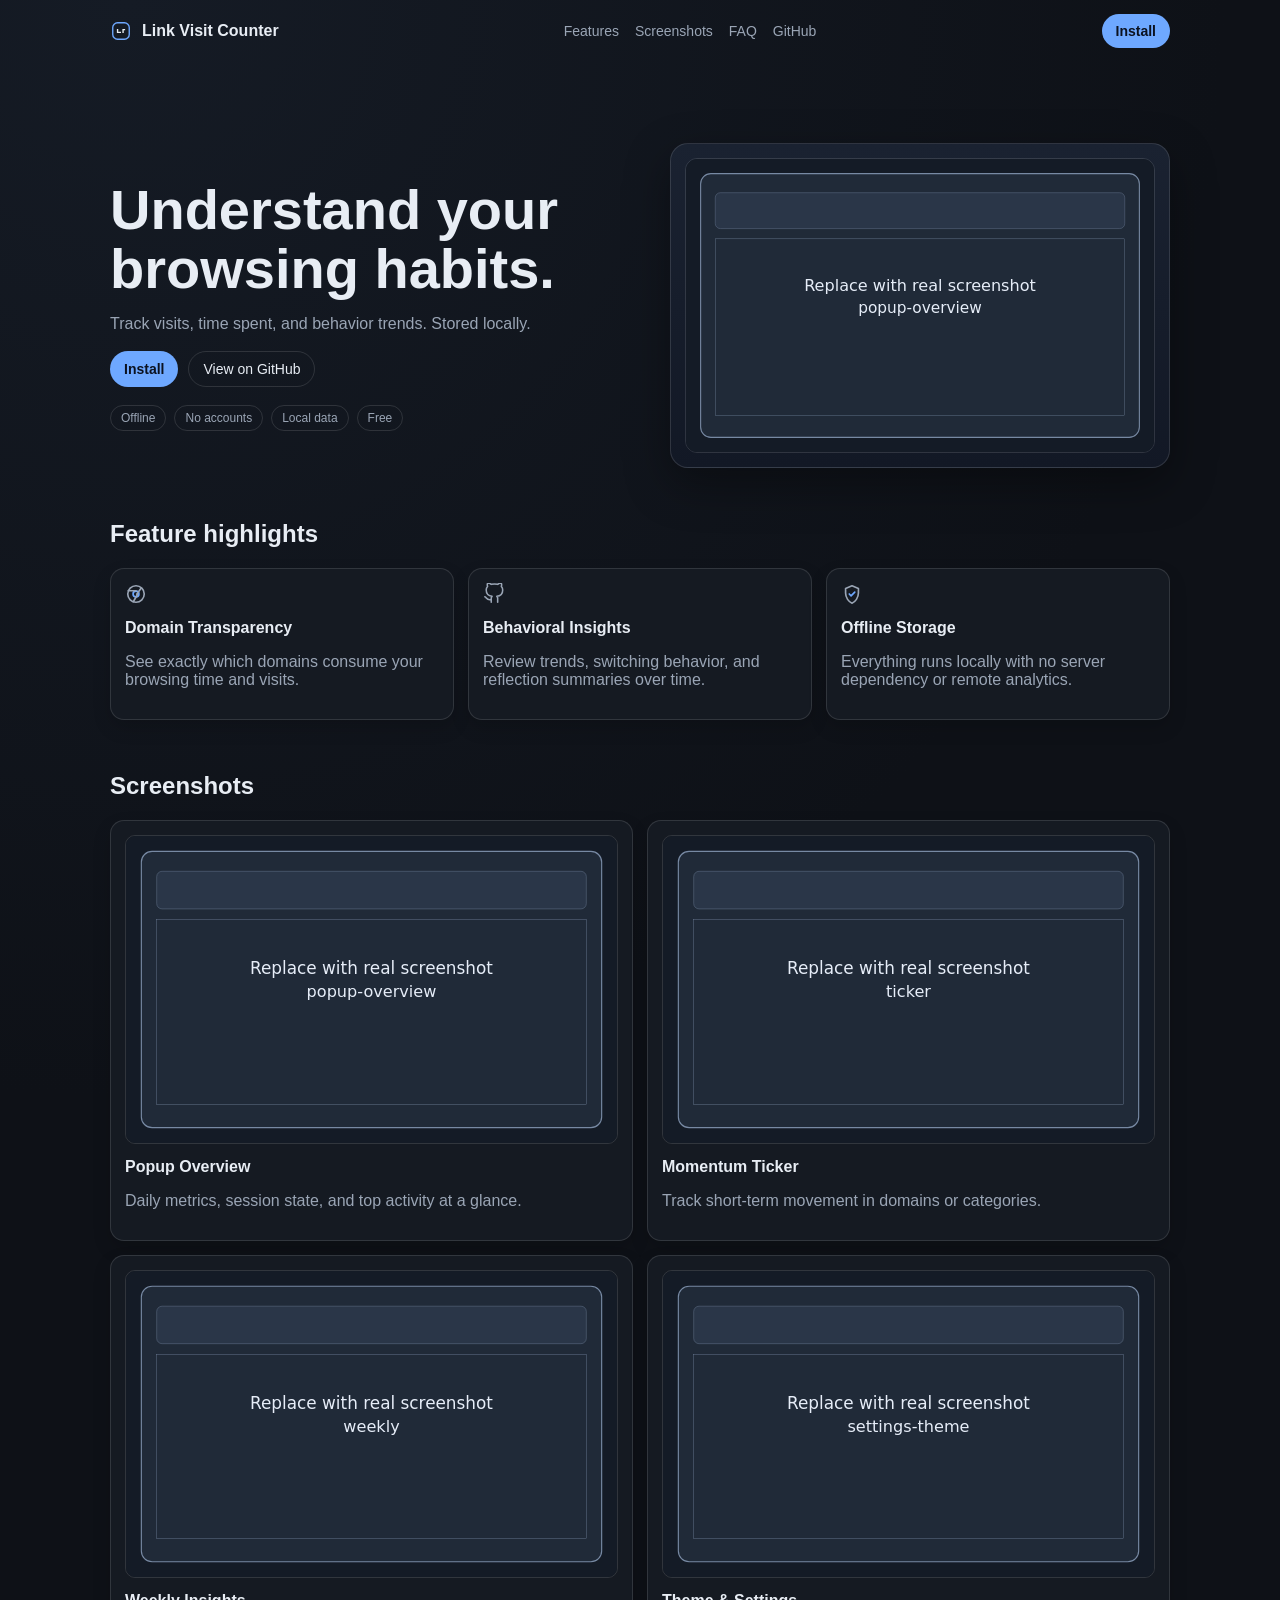
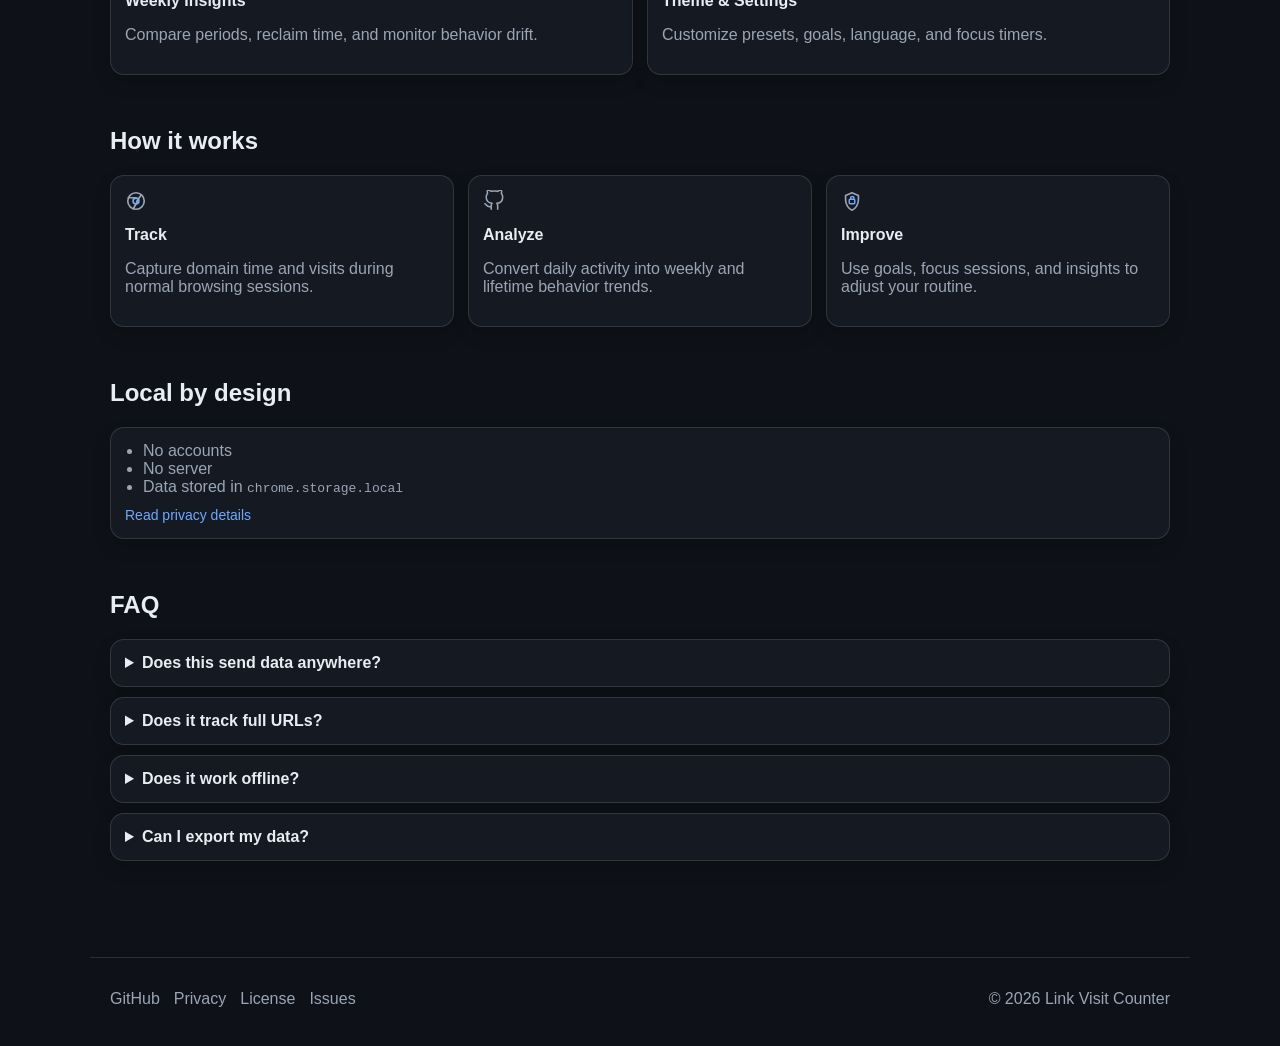
==== website/index.html @ 608ca64d "Fix website PR compatibility by replacing binary screenshots" ====
<!DOCTYPE html>
<html lang="en">
<head>
  <meta charset="UTF-8" />
  <meta name="viewport" content="width=device-width, initial-scale=1.0" />
  <title>Link Visit Counter</title>
  <meta name="description" content="Track visits, time spent, and behavior trends locally in your browser." />
  <link rel="stylesheet" href="styles.css" />
</head>
<body>
  <header class="nav" id="topNav">
    <div class="nav-inner">
      <a href="#" class="brand">
        <img src="assets/icons/logo.svg" alt="Link Visit Counter logo" />
        <span>Link Visit Counter</span>
      </a>
      <nav class="nav-links">
        <a href="#features">Features</a>
        <a href="#screenshots">Screenshots</a>
        <a href="#faq">FAQ</a>
        <a href="https://github.com/your-org/link-visit-counter" target="_blank" rel="noopener">GitHub</a>
      </nav>
      <!-- TODO: Replace with Chrome Web Store URL once published -->
      <a class="btn btn-primary" href="https://github.com/your-org/link-visit-counter#install" target="_blank" rel="noopener">Install</a>
    </div>
  </header>

  <main>
    <section class="hero section">
      <div>
        <h1>Understand your browsing habits.</h1>
        <p class="muted">Track visits, time spent, and behavior trends. Stored locally.</p>
        <div class="hero-actions">
          <!-- TODO: Replace with Chrome Web Store URL once published -->
          <a class="btn btn-primary" href="https://github.com/your-org/link-visit-counter#install" target="_blank" rel="noopener">Install</a>
          <a class="btn" href="https://github.com/your-org/link-visit-counter" target="_blank" rel="noopener">View on GitHub</a>
        </div>
        <div class="chips">
          <span class="chip">Offline</span>
          <span class="chip">No accounts</span>
          <span class="chip">Local data</span>
          <span class="chip">Free</span>
        </div>
      </div>
      <div class="preview-frame">
        <img src="assets/screenshots/popup-overview.svg" alt="Popup overview screenshot" />
      </div>
    </section>

    <section id="features" class="section">
      <div class="section-title-wrap">
        <h2>Feature highlights</h2>
      </div>
      <div class="feature-grid">
        <article class="card">
          <img class="icon" src="assets/icons/chrome.svg" alt="Domain transparency icon" />
          <h3>Domain Transparency</h3>
          <p class="muted">See exactly which domains consume your browsing time and visits.</p>
        </article>
        <article class="card">
          <img class="icon" src="assets/icons/github.svg" alt="Behavioral insights icon" />
          <h3>Behavioral Insights</h3>
          <p class="muted">Review trends, switching behavior, and reflection summaries over time.</p>
        </article>
        <article class="card">
          <img class="icon" src="assets/icons/shield-offline.svg" alt="Offline storage icon" />
          <h3>Offline Storage</h3>
          <p class="muted">Everything runs locally with no server dependency or remote analytics.</p>
        </article>
      </div>
    </section>

    <section id="screenshots" class="section">
      <div class="section-title-wrap">
        <h2>Screenshots</h2>
      </div>
      <div class="shot-grid">
        <article class="card">
          <img src="assets/screenshots/popup-overview.svg" alt="Popup Overview" />
          <h3>Popup Overview</h3>
          <p class="muted">Daily metrics, session state, and top activity at a glance.</p>
        </article>
        <article class="card">
          <img src="assets/screenshots/ticker.svg" alt="Momentum Ticker" />
          <h3>Momentum Ticker</h3>
          <p class="muted">Track short-term movement in domains or categories.</p>
        </article>
        <article class="card">
          <img src="assets/screenshots/weekly.svg" alt="Weekly Insights" />
          <h3>Weekly Insights</h3>
          <p class="muted">Compare periods, reclaim time, and monitor behavior drift.</p>
        </article>
        <article class="card">
          <img src="assets/screenshots/settings-theme.svg" alt="Theme and Settings" />
          <h3>Theme &amp; Settings</h3>
          <p class="muted">Customize presets, goals, language, and focus timers.</p>
        </article>
      </div>
    </section>

    <section class="section">
      <div class="section-title-wrap">
        <h2>How it works</h2>
      </div>
      <div class="steps">
        <article class="card">
          <img class="icon" src="assets/icons/chrome.svg" alt="Track icon" />
          <h3>Track</h3>
          <p class="muted">Capture domain time and visits during normal browsing sessions.</p>
        </article>
        <article class="card">
          <img class="icon" src="assets/icons/github.svg" alt="Analyze icon" />
          <h3>Analyze</h3>
          <p class="muted">Convert daily activity into weekly and lifetime behavior trends.</p>
        </article>
        <article class="card">
          <img class="icon" src="assets/icons/shield-local.svg" alt="Improve icon" />
          <h3>Improve</h3>
          <p class="muted">Use goals, focus sessions, and insights to adjust your routine.</p>
        </article>
      </div>
    </section>

    <section class="section">
      <div class="section-title-wrap">
        <h2>Local by design</h2>
      </div>
      <div class="card">
        <ul class="trust-list">
          <li>No accounts</li>
          <li>No server</li>
          <li>Data stored in <code>chrome.storage.local</code></li>
        </ul>
        <a href="privacy.html" class="text-link">Read privacy details</a>
      </div>
    </section>

    <section id="faq" class="section">
      <div class="section-title-wrap">
        <h2>FAQ</h2>
      </div>
      <div class="faq-list">
        <details class="card">
          <summary>Does this send data anywhere?</summary>
          <p class="muted">No. Data stays local on your device.</p>
        </details>
        <details class="card">
          <summary>Does it track full URLs?</summary>
          <p class="muted">No. It tracks domain-level activity, not full page paths.</p>
        </details>
        <details class="card">
          <summary>Does it work offline?</summary>
          <p class="muted">Yes. Tracking and analytics run offline.</p>
        </details>
        <details class="card">
          <summary>Can I export my data?</summary>
          <p class="muted">Yes. Export and import JSON are available in settings.</p>
        </details>
      </div>
    </section>
  </main>

  <footer class="footer">
    <div class="footer-links">
      <a href="https://github.com/your-org/link-visit-counter" target="_blank" rel="noopener">GitHub</a>
      <a href="privacy.html">Privacy</a>
      <a href="https://github.com/your-org/link-visit-counter/blob/main/LICENSE" target="_blank" rel="noopener">License</a>
      <a href="https://github.com/your-org/link-visit-counter/issues" target="_blank" rel="noopener">Issues</a>
    </div>
    <p class="muted">© <span id="year"></span> Link Visit Counter</p>
  </footer>

  <script src="script.js"></script>
</body>
</html>
---- website/styles.css ----
:root {
  --bg: #0e1117;
  --surface: #151a22;
  --text: #e8edf4;
  --muted: #9aa5b5;
  --accent: #6ea8ff;
  --border: rgba(255, 255, 255, 0.12);
}

* { box-sizing: border-box; }
html { scroll-behavior: smooth; }
body {
  margin: 0;
  font-family: -apple-system, BlinkMacSystemFont, "Segoe UI", Roboto, Helvetica, Arial, sans-serif;
  background: radial-gradient(circle at 10% 0%, #151b25 0%, var(--bg) 38%);
  color: var(--text);
}

a { color: inherit; text-decoration: none; }

.nav {
  position: sticky;
  top: 0;
  z-index: 20;
  transition: background 180ms ease, backdrop-filter 180ms ease, border-color 180ms ease;
  border-bottom: 1px solid transparent;
}

.nav.scrolled {
  background: rgba(14, 17, 23, 0.78);
  backdrop-filter: blur(8px);
  border-color: var(--border);
}

.nav-inner {
  max-width: 1100px;
  margin: 0 auto;
  display: flex;
  align-items: center;
  gap: 16px;
  justify-content: space-between;
  padding: 14px 20px;
}

.brand {
  display: inline-flex;
  align-items: center;
  gap: 10px;
  font-weight: 600;
}

.brand img {
  width: 22px;
  height: 22px;
}

.nav-links {
  display: inline-flex;
  gap: 16px;
  color: var(--muted);
  font-size: 14px;
}

.btn {
  border: 1px solid var(--border);
  border-radius: 999px;
  padding: 9px 14px;
  font-size: 14px;
  transition: transform 140ms ease, background 140ms ease;
  display: inline-flex;
  align-items: center;
  justify-content: center;
}

.btn:hover { transform: translateY(-1px); }

.btn-primary {
  background: var(--accent);
  color: #0b1220;
  border: none;
  font-weight: 600;
}

main {
  max-width: 1100px;
  margin: 0 auto;
  padding: 28px 20px 60px;
}

.section { margin-top: 52px; }
.section-title-wrap { margin-bottom: 16px; }

.hero {
  display: grid;
  grid-template-columns: 1.05fr 1fr;
  gap: 34px;
  align-items: center;
}

.hero h1 {
  font-size: clamp(30px, 4.6vw, 56px);
  line-height: 1.06;
  margin: 0 0 14px;
}

.hero-actions {
  display: flex;
  gap: 10px;
  margin-top: 18px;
}

.chips {
  margin-top: 18px;
  display: flex;
  flex-wrap: wrap;
  gap: 8px;
}

.chip {
  font-size: 12px;
  color: var(--muted);
  border: 1px solid var(--border);
  border-radius: 999px;
  padding: 5px 10px;
}

.preview-frame {
  background: linear-gradient(180deg, #1a2231, #121825);
  border: 1px solid var(--border);
  border-radius: 18px;
  padding: 14px;
  box-shadow: 0 16px 45px rgba(0, 0, 0, 0.35);
}

.preview-frame img {
  width: 100%;
  display: block;
  border-radius: 12px;
  border: 1px solid var(--border);
}

.feature-grid,
.shot-grid,
.steps {
  display: grid;
  grid-template-columns: repeat(3, minmax(0, 1fr));
  gap: 14px;
}

.shot-grid {
  grid-template-columns: repeat(2, minmax(0, 1fr));
}

.card {
  background: var(--surface);
  border: 1px solid var(--border);
  border-radius: 14px;
  padding: 14px;
  box-shadow: 0 8px 18px rgba(0, 0, 0, 0.15);
}

.card h3 {
  margin: 10px 0 8px;
  font-size: 16px;
}

.card img:not(.icon) {
  width: 100%;
  border-radius: 10px;
  border: 1px solid var(--border);
}

.icon {
  width: 22px;
  height: 22px;
}

.muted { color: var(--muted); }

.trust-list {
  margin: 0 0 10px;
  padding-left: 18px;
  color: var(--muted);
}

.text-link {
  color: var(--accent);
  font-size: 14px;
}

.faq-list {
  display: grid;
  gap: 10px;
}

details summary {
  cursor: pointer;
  font-weight: 600;
}

details p { margin: 10px 0 0; }

.footer {
  max-width: 1100px;
  margin: 36px auto 22px;
  padding: 0 20px;
  display: flex;
  justify-content: space-between;
  align-items: center;
  gap: 12px;
  border-top: 1px solid var(--border);
  padding-top: 16px;
}

.footer-links {
  display: flex;
  flex-wrap: wrap;
  gap: 14px;
  color: var(--muted);
}

@media (max-width: 900px) {
  .nav-links { display: none; }
  .hero { grid-template-columns: 1fr; }
  .feature-grid,
  .steps { grid-template-columns: 1fr; }
  .shot-grid { grid-template-columns: 1fr; }
  .footer { flex-direction: column; align-items: flex-start; }
}
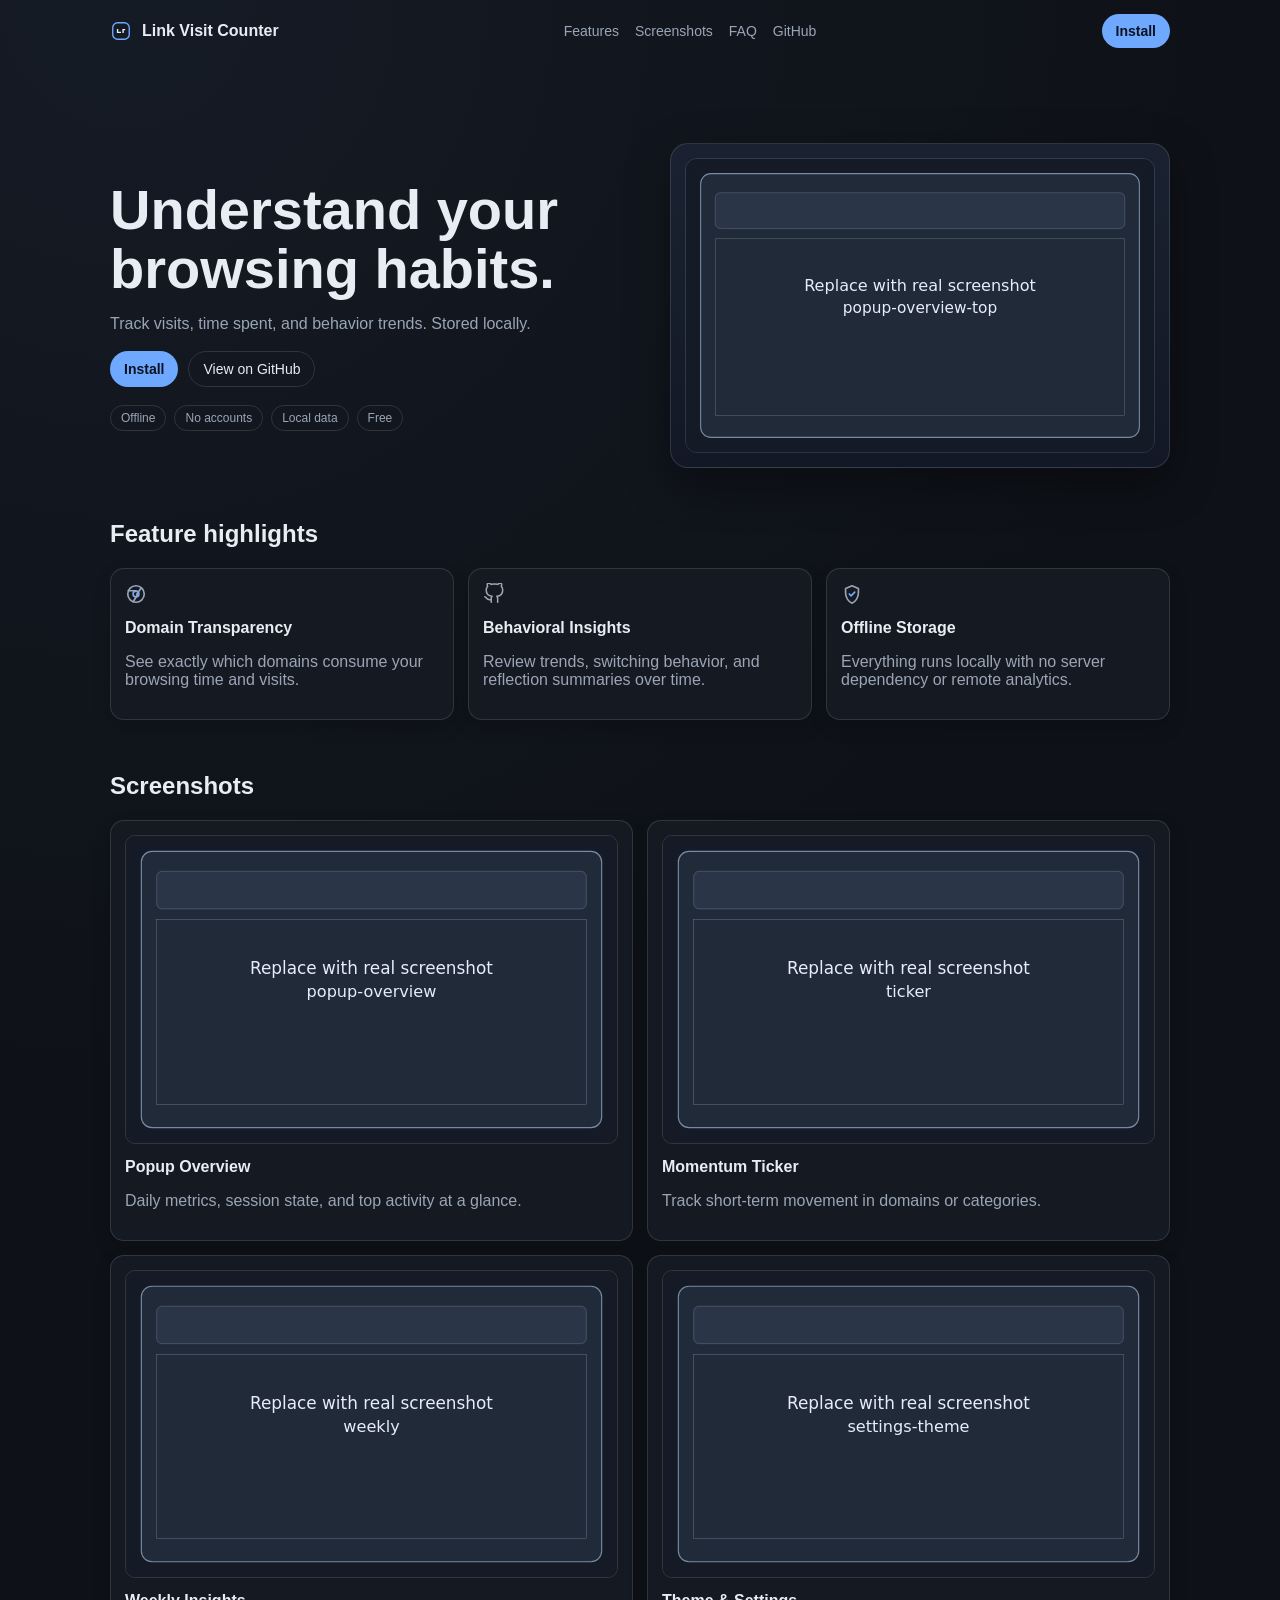
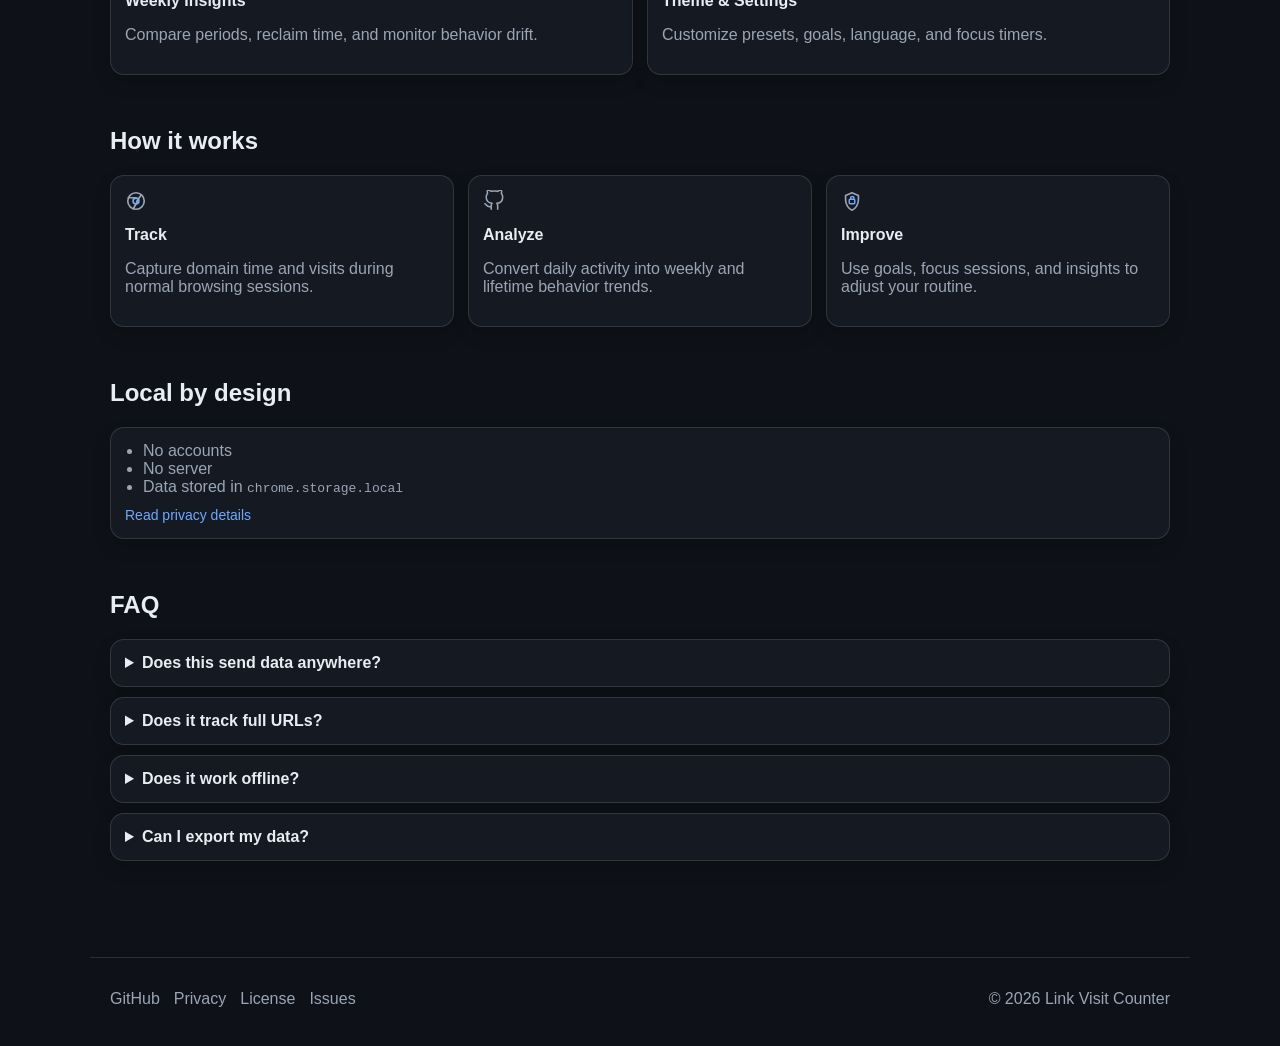
==== commit f0f6acb6: "Fix website links and screenshot slot replacement behavior" ====
--- a/website/index.html
+++ b/website/index.html
@@ -18,10 +18,10 @@
         <a href="#features">Features</a>
         <a href="#screenshots">Screenshots</a>
         <a href="#faq">FAQ</a>
-        <a href="https://github.com/your-org/link-visit-counter" target="_blank" rel="noopener">GitHub</a>
+        <a href="https://github.com" target="_blank" rel="noopener">GitHub</a>
       </nav>
       <!-- TODO: Replace with Chrome Web Store URL once published -->
-      <a class="btn btn-primary" href="https://github.com/your-org/link-visit-counter#install" target="_blank" rel="noopener">Install</a>
+      <a class="btn btn-primary" href="https://github.com" target="_blank" rel="noopener">Install</a>
     </div>
   </header>
 
@@ -32,8 +32,8 @@
         <p class="muted">Track visits, time spent, and behavior trends. Stored locally.</p>
         <div class="hero-actions">
           <!-- TODO: Replace with Chrome Web Store URL once published -->
-          <a class="btn btn-primary" href="https://github.com/your-org/link-visit-counter#install" target="_blank" rel="noopener">Install</a>
-          <a class="btn" href="https://github.com/your-org/link-visit-counter" target="_blank" rel="noopener">View on GitHub</a>
+          <a class="btn btn-primary" href="https://github.com" target="_blank" rel="noopener">Install</a>
+          <a class="btn" href="https://github.com" target="_blank" rel="noopener">View on GitHub</a>
         </div>
         <div class="chips">
           <span class="chip">Offline</span>
@@ -43,7 +43,7 @@
         </div>
       </div>
       <div class="preview-frame">
-        <img src="assets/screenshots/popup-overview.svg" alt="Popup overview screenshot" />
+        <img data-media-base="assets/screenshots/popup-overview-top" src="assets/screenshots/popup-overview-top.svg" alt="Popup overview screenshot" />
       </div>
     </section>
 
@@ -76,22 +76,22 @@
       </div>
       <div class="shot-grid">
         <article class="card">
-          <img src="assets/screenshots/popup-overview.svg" alt="Popup Overview" />
+          <img data-media-base="assets/screenshots/popup-overview" src="assets/screenshots/popup-overview.svg" alt="Popup Overview" />
           <h3>Popup Overview</h3>
           <p class="muted">Daily metrics, session state, and top activity at a glance.</p>
         </article>
         <article class="card">
-          <img src="assets/screenshots/ticker.svg" alt="Momentum Ticker" />
+          <img data-media-base="assets/screenshots/ticker" src="assets/screenshots/ticker.svg" alt="Momentum Ticker" />
           <h3>Momentum Ticker</h3>
           <p class="muted">Track short-term movement in domains or categories.</p>
         </article>
         <article class="card">
-          <img src="assets/screenshots/weekly.svg" alt="Weekly Insights" />
+          <img data-media-base="assets/screenshots/weekly" src="assets/screenshots/weekly.svg" alt="Weekly Insights" />
           <h3>Weekly Insights</h3>
           <p class="muted">Compare periods, reclaim time, and monitor behavior drift.</p>
         </article>
         <article class="card">
-          <img src="assets/screenshots/settings-theme.svg" alt="Theme and Settings" />
+          <img data-media-base="assets/screenshots/settings-theme" src="assets/screenshots/settings-theme.svg" alt="Theme and Settings" />
           <h3>Theme &amp; Settings</h3>
           <p class="muted">Customize presets, goals, language, and focus timers.</p>
         </article>
@@ -162,10 +162,10 @@
 
   <footer class="footer">
     <div class="footer-links">
-      <a href="https://github.com/your-org/link-visit-counter" target="_blank" rel="noopener">GitHub</a>
+      <a href="https://github.com" target="_blank" rel="noopener">GitHub</a>
       <a href="privacy.html">Privacy</a>
-      <a href="https://github.com/your-org/link-visit-counter/blob/main/LICENSE" target="_blank" rel="noopener">License</a>
-      <a href="https://github.com/your-org/link-visit-counter/issues" target="_blank" rel="noopener">Issues</a>
+      <a href="https://github.com" target="_blank" rel="noopener">License</a>
+      <a href="https://github.com" target="_blank" rel="noopener">Issues</a>
     </div>
     <p class="muted">© <span id="year"></span> Link Visit Counter</p>
   </footer>
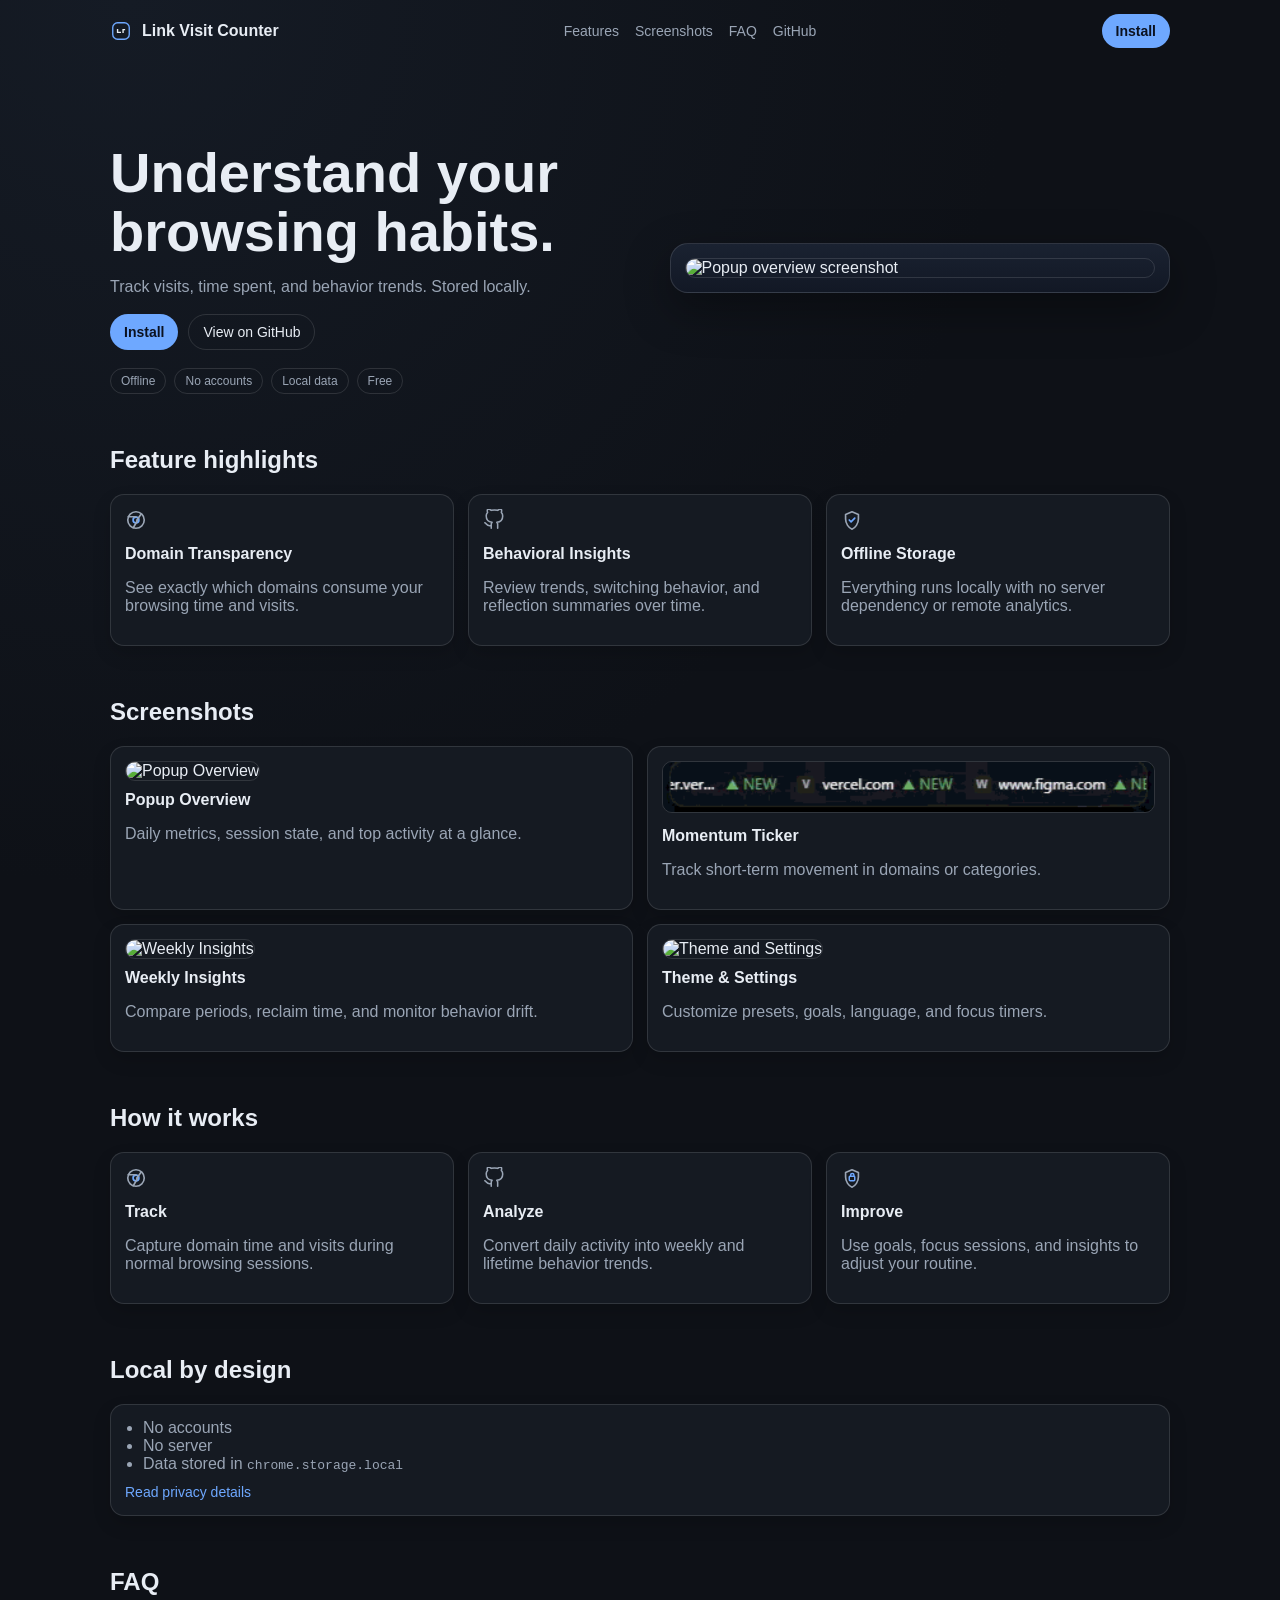
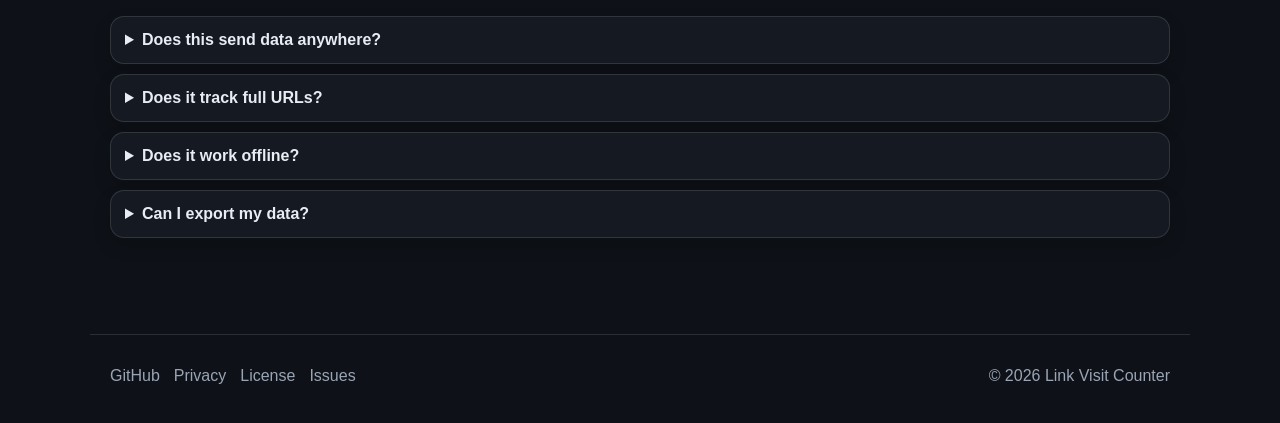
==== commit 60a9ca14: "Add Vercel Web Analytics to your project # Vercel Web Analytics Implementation  ## Summary Successfu" ====
--- a/website/index.html
+++ b/website/index.html
@@ -171,5 +171,9 @@
   </footer>
 
   <script src="script.js"></script>
+  <script>
+    window.va = window.va || function () { (window.vaq = window.vaq || []).push(arguments); };
+  </script>
+  <script defer src="/_vercel/insights/script.js"></script>
 </body>
 </html>
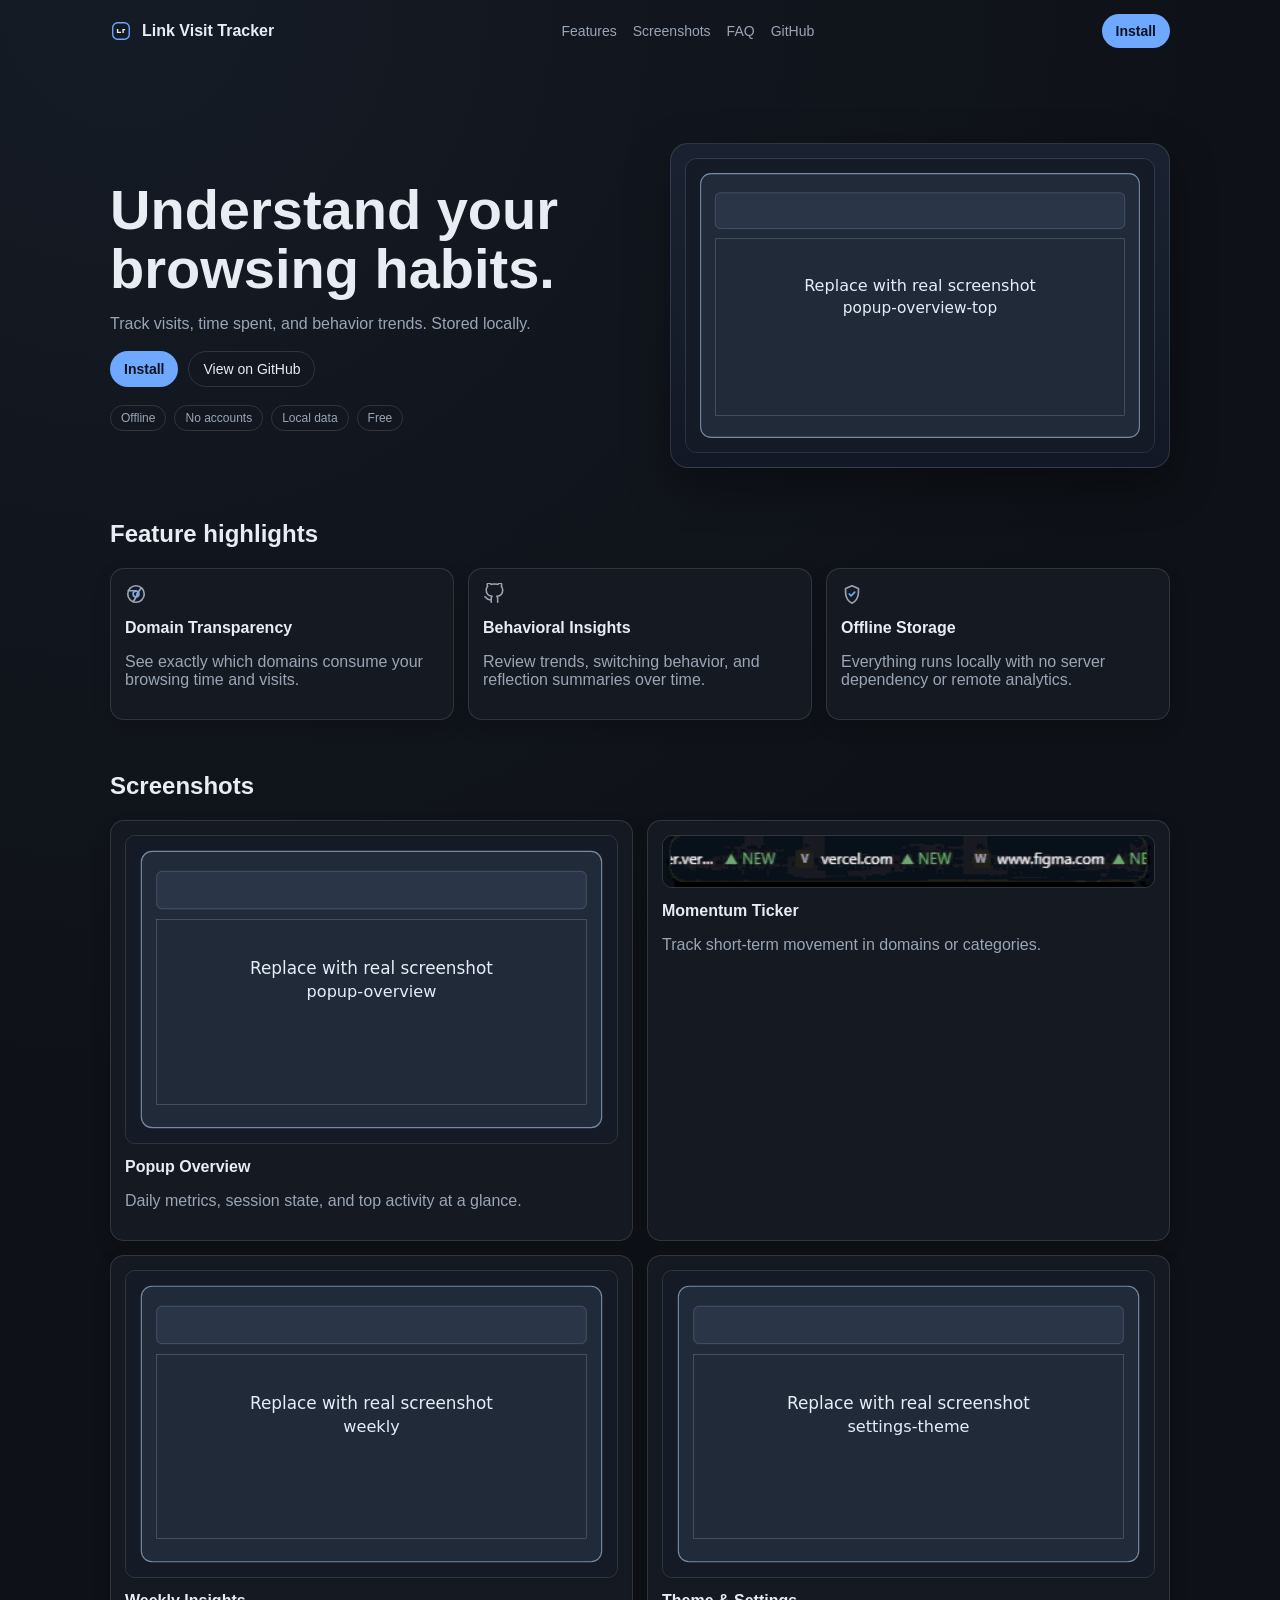
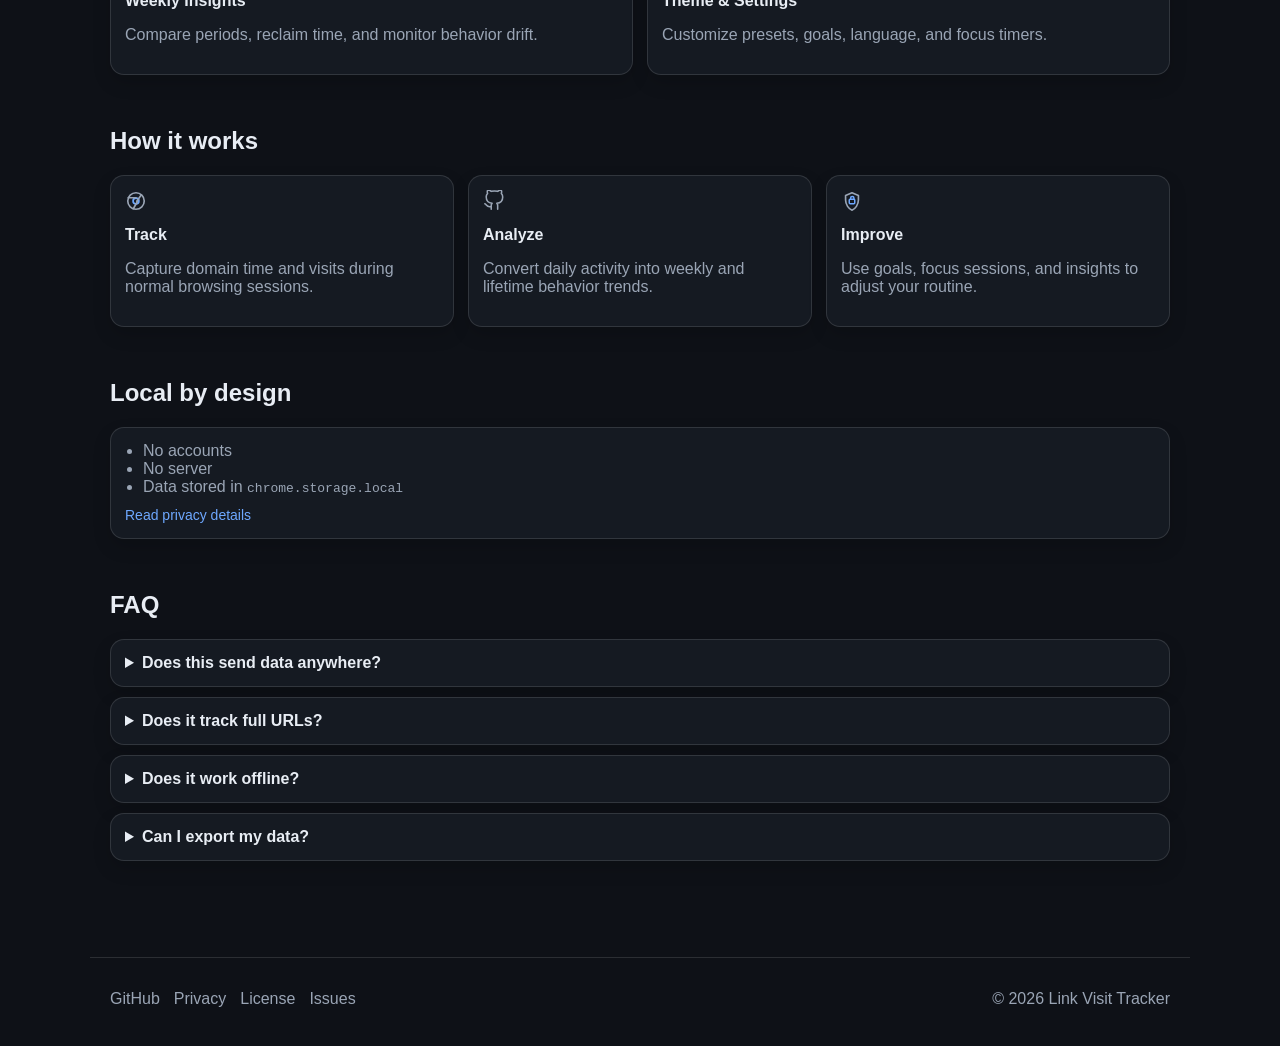
==== commit f598c6b2: "Rename product to Link Visit Tracker across docs and site" ====
--- a/website/index.html
+++ b/website/index.html
@@ -3,7 +3,7 @@
 <head>
   <meta charset="UTF-8" />
   <meta name="viewport" content="width=device-width, initial-scale=1.0" />
-  <title>Link Visit Counter</title>
+  <title>Link Visit Tracker</title>
   <meta name="description" content="Track visits, time spent, and behavior trends locally in your browser." />
   <link rel="stylesheet" href="styles.css" />
 </head>
@@ -11,8 +11,8 @@
   <header class="nav" id="topNav">
     <div class="nav-inner">
       <a href="#" class="brand">
-        <img src="assets/icons/logo.svg" alt="Link Visit Counter logo" />
-        <span>Link Visit Counter</span>
+        <img src="assets/icons/logo.svg" alt="Link Visit Tracker logo" />
+        <span>Link Visit Tracker</span>
       </a>
       <nav class="nav-links">
         <a href="#features">Features</a>
@@ -167,13 +167,9 @@
       <a href="https://github.com" target="_blank" rel="noopener">License</a>
       <a href="https://github.com" target="_blank" rel="noopener">Issues</a>
     </div>
-    <p class="muted">© <span id="year"></span> Link Visit Counter</p>
+    <p class="muted">© <span id="year"></span> Link Visit Tracker</p>
   </footer>
 
   <script src="script.js"></script>
-  <script>
-    window.va = window.va || function () { (window.vaq = window.vaq || []).push(arguments); };
-  </script>
-  <script defer src="/_vercel/insights/script.js"></script>
 </body>
 </html>
